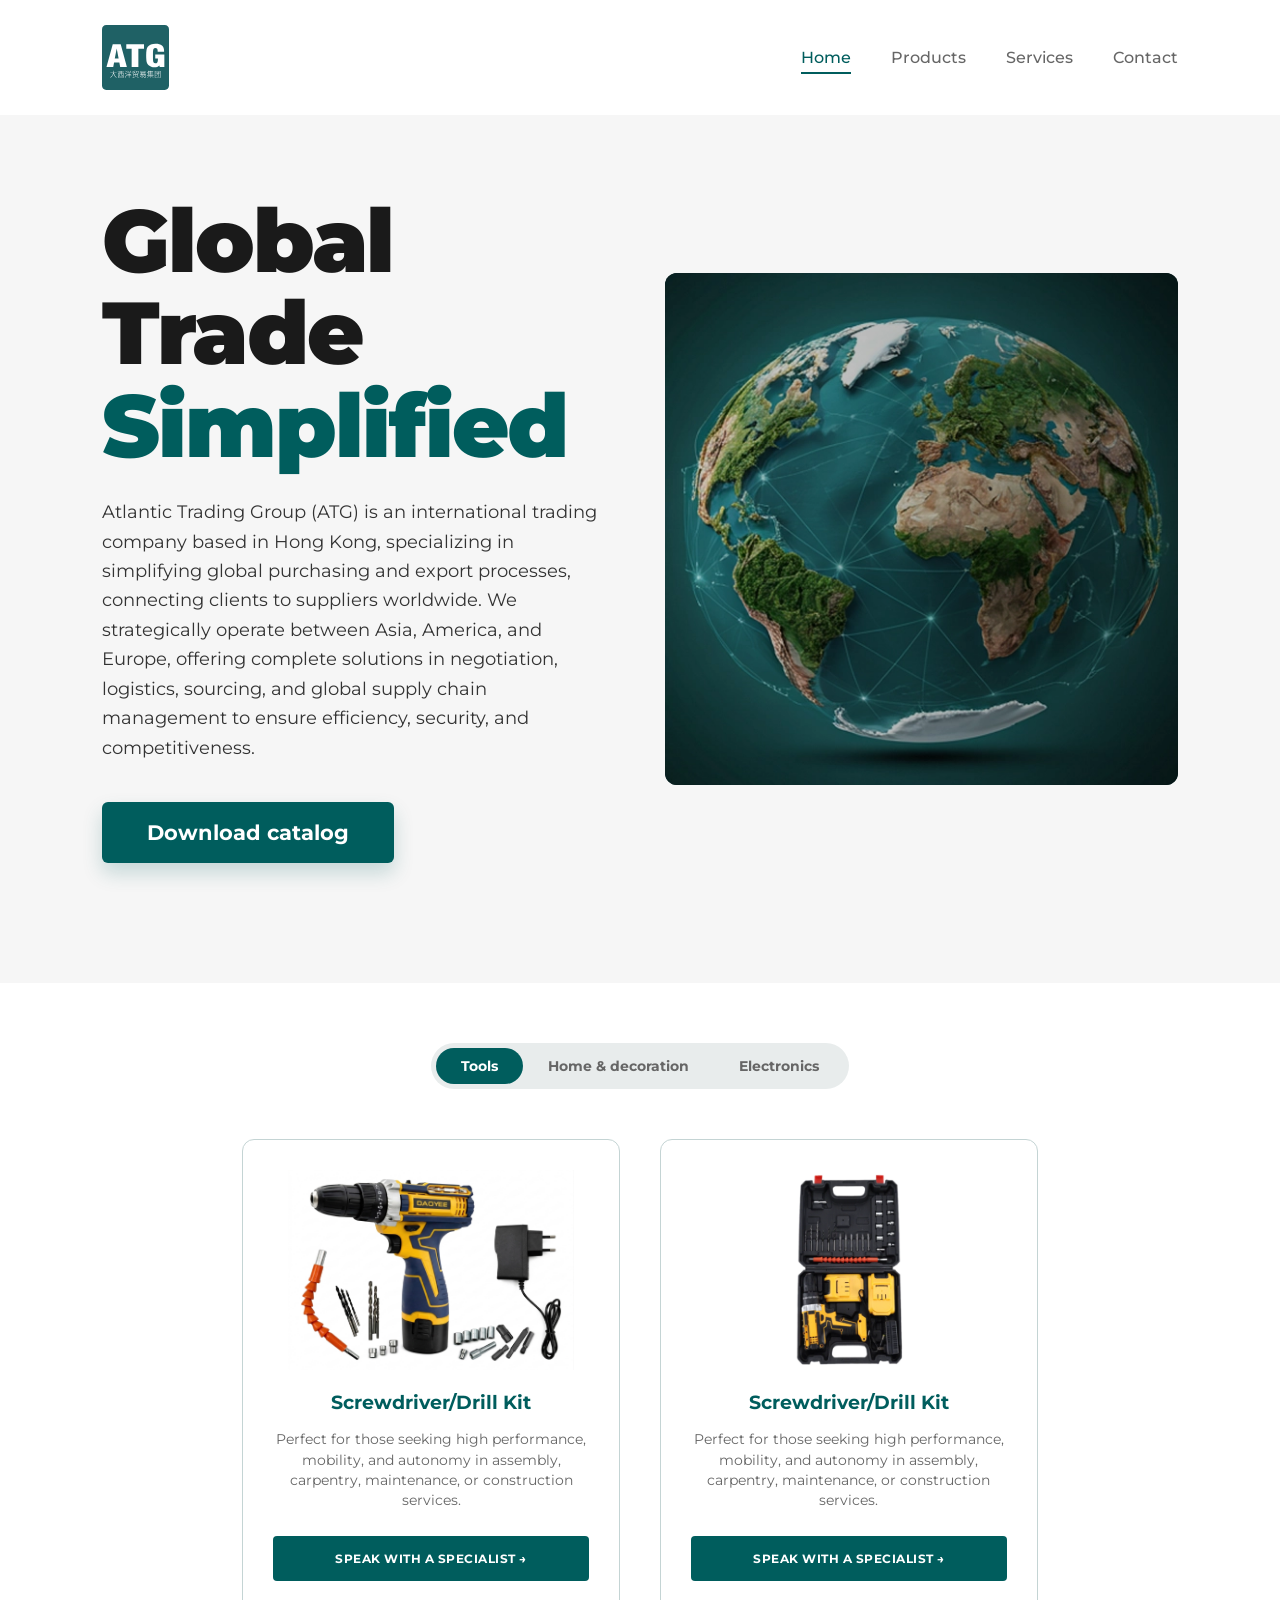
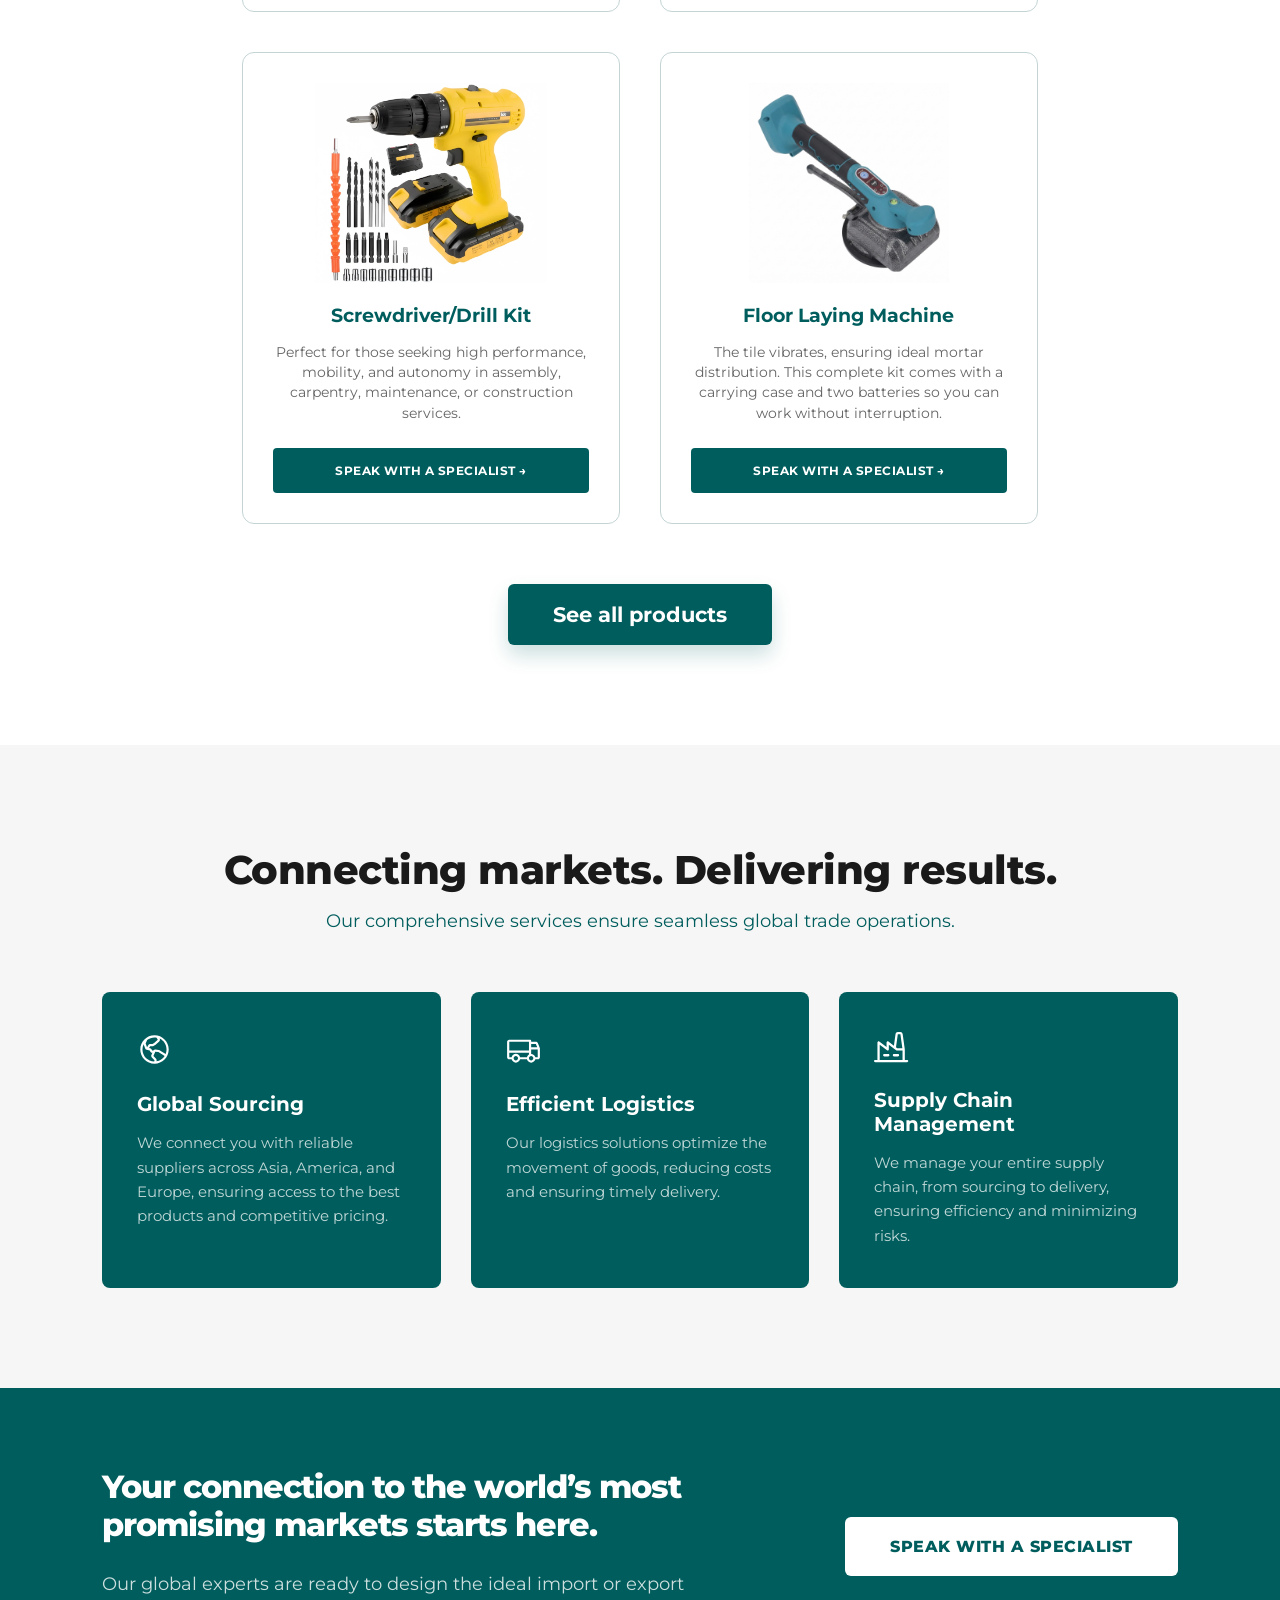
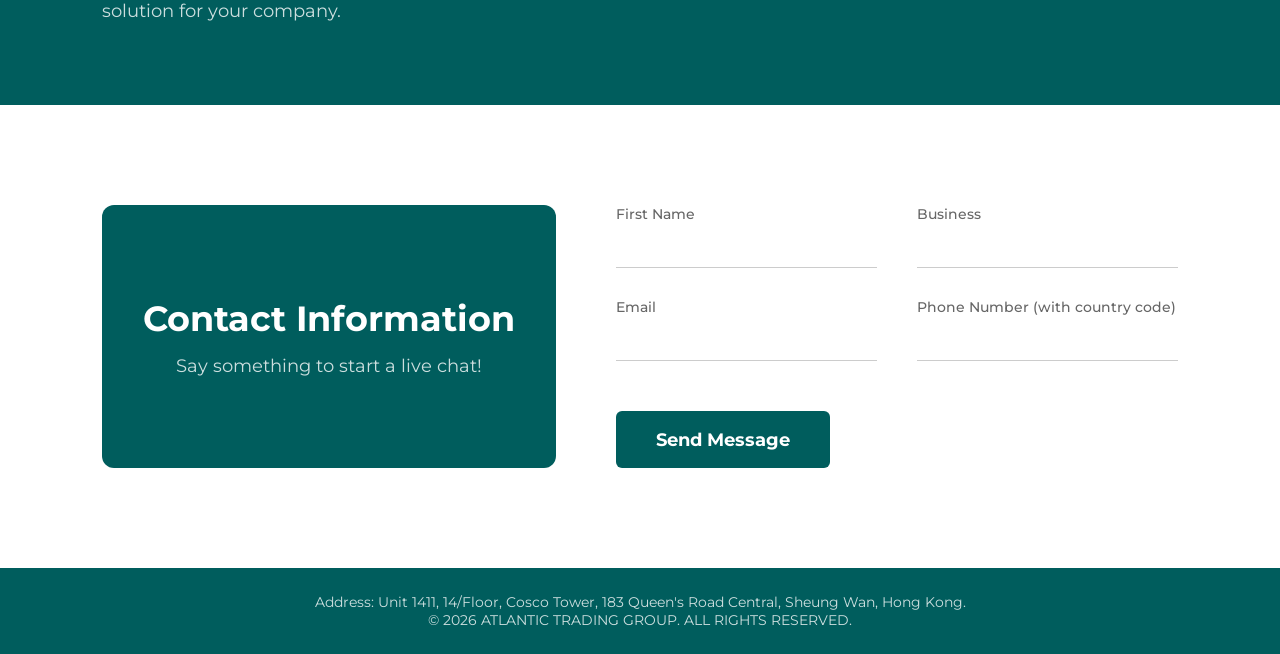
==== index.html @ 4b0c120b "Add files via upload" ====
<!DOCTYPE html>
<html lang="en">
<head>
    <meta charset="UTF-8">
    <meta name="viewport" content="width=device-width, initial-scale=1.0">
    <title>ATG - Global Trade Simplified</title>
    <!-- Importar fuente Montserrat de Google Fonts -->
    <link href="https://fonts.googleapis.com/css2?family=Montserrat:wght@400;500;700;800;900&display=swap" rel="stylesheet">
    <!-- Enlace a la hoja de estilos -->
    <link rel="stylesheet" href="styles.css">
</head>
<body>

    <!-- Barra de Navegación -->
    <header class="navbar">
        <div class="logo-container">
            <a href="#">
                <img src="logotipo/Logo.svg" alt="ATG Logo" class="logo-svg">
            </a>
        </div>
        
        <!-- NUEVO: Botón Menú Hamburguesa -->
        <button class="hamburger">
            <span class="bar"></span>
            <span class="bar"></span>
            <span class="bar"></span>
        </button>
        
        <nav class="nav-menu">
            <ul class="nav-links">
                <!-- Enlaces con minúsculas para coincidir con los id de abajo -->
                <li><a href="#home" class="active">Home</a></li>
                <!-- Enlace hacia tu futura página de productos -->
                <li><a href="Products.html">Products</a></li>
                <li><a href="#services">Services</a></li>
                <li><a href="#contact">Contact</a></li>
            </ul>
        </nav>
    </header>

    <!-- Sección Hero -->
    <main class="hero-section" id="home">
        <div class="hero-container">
            <div class="hero-content">
                <h1>Global Trade <br><span class="text-teal">Simplified</span></h1>
                <p>Atlantic Trading Group (ATG) is an international trading company based in Hong Kong, specializing in simplifying global purchasing and export processes, connecting clients to suppliers worldwide. We strategically operate between Asia, America, and Europe, offering complete solutions in negotiation, logistics, sourcing, and global supply chain management to ensure efficiency, security, and competitiveness.</p>
                <a href="https://www.dropbox.com/scl/fo/usfvdaem60rq70wqm2c8m/AHS-7kXL-1Ok2AqHOoGjrYI?rlkey=5if3175f2fi79risenuqg2qz6&dl=0" target="_blank" class="btn-primary">Download catalog</a>
            </div>
            <div class="hero-image">
                <img src="Imgens/hero/img_hero.webp" alt="3D Connected Globe">
            </div>
        </div>
    </main>

    <!-- Sección de Productos -->
    <!-- Se eliminó el id="products" como solicitaste -->
    <section class="products-section">
        
        <!-- Pestañas de Categorías -->
        <div class="tabs-container">
            <div class="tabs">
                <button class="tab-btn active" data-target="tools">Tools</button>
                <button class="tab-btn" data-target="home">Home & decoration</button>
                <button class="tab-btn" data-target="electronics">Electronics</button>
            </div>
        </div>

        <!-- Contenedor de las Cuadrículas (Grids) -->
        <div class="products-wrapper">
            <!-- CATEGORÍA 1: TOOLS -->
            <div class="product-grid active" id="tools">
                <!-- PRODUCTO 1 -->
                <div class="product-card">
                    <div class="product-img-container"><img src="Imgens/Products/Tools/ScrewdriverDrill Kit_1.webp" alt="Screwdriver/Drill Kit"></div>
                    <h3>Screwdriver/Drill Kit</h3>
                    <p>Perfect for those seeking high performance, mobility, and autonomy in assembly, carpentry, maintenance, or construction services.</p>
                    <a href="#contact" class="btn-card">SPEAK WITH A SPECIALIST &rarr;</a>
                </div>
                <!-- PRODUCTO 2 -->
                <div class="product-card">
                    <div class="product-img-container"><img src="Imgens/Products/Tools/ScrewdriverDrill Kit_2.webp" alt="Screwdriver/Drill Kit"></div>
                    <h3>Screwdriver/Drill Kit</h3>
                    <p>Perfect for those seeking high performance, mobility, and autonomy in assembly, carpentry, maintenance, or construction services.</p>
                    <a href="#contact" class="btn-card">SPEAK WITH A SPECIALIST &rarr;</a>
                </div>
                <!-- PRODUCTO 3 -->
                <div class="product-card">
                    <div class="product-img-container"><img src="Imgens/Products/Tools/ScrewdriverDrill Kit_3.webp" alt="Screwdriver/Drill Kit"></div>
                    <h3>Screwdriver/Drill Kit</h3>
                    <p>Perfect for those seeking high performance, mobility, and autonomy in assembly, carpentry, maintenance, or construction services.</p>
                    <a href="#contact" class="btn-card">SPEAK WITH A SPECIALIST &rarr;</a>
                </div>
                <!-- PRODUCTO 4 -->
                <div class="product-card">
                    <div class="product-img-container"><img src="Imgens/Products/Tools/Floor Laying Machine.webp" alt="Floor Laying Machine"></div>
                    <h3>Floor Laying Machine</h3>
                    <p>The tile vibrates, ensuring ideal mortar distribution. This complete kit comes with a carrying case and two batteries so you can work without interruption.</p>
                    <a href="#contact" class="btn-card">SPEAK WITH A SPECIALIST &rarr;</a>
                </div>
            </div>

            <!-- CATEGORÍA 2: HOME & DECORATION -->
             
            <div class="product-grid" id="home-deco"> <!-- CAMBIO MENOR: cambie id a home-deco para evitar conflicto con el id="home" del hero -->
                 <!-- PRODUCTO 1 -->
                <div class="product-card">
                    <div class="product-img-container"><img src="Imgens/Products/Decoration/Rack_1.webp"></div>
                    <h3>Rack</h3><p>Keep your home organized with style and intelligence. This organizer rack is the ultimate solution for optimizing space.</p><a href="#contact" class="btn-card">SPEAK WITH A SPECIALIST &rarr;</a></div>
                 <!-- PRODUCTO 2 -->
                <div class="product-card"><div class="product-img-container"><img src="Imgens/Products/home/Home Gym Equipment.webp"></div>
                <h3>Home Gym Equipment</h3><p>Strengthen and tone your abdominal muscles with this effective abdominal training belt.</p><a href="#contact" class="btn-card">SPEAK WITH A SPECIALIST &rarr;</a></div>
                 <!-- PRODUCTO 3 -->
                <div class="product-card"><div class="product-img-container"><img src="Imgens/Products/Decoration/Organizer Cart.webp"></div>
                <h3>Organizer Cart</h3><p>The perfect solution for those looking to optimize space without sacrificing elegance.</p><a href="#contact" class="btn-card">SPEAK WITH A SPECIALIST &rarr;</a></div>
                 <!-- PRODUCTO 4 -->
                <div class="product-card"><div class="product-img-container"><img src="Imgens/Products/Decoration/Dish drainer.webp"></div>
                <h3>Dish drainer</h3><p>Organization and sophistication for your kitchen; store your washed dishes with much more practicality. This 2-tier dish drainer uses a stable material called carbon steel with a black finish.</p><a href="#contact" class="btn-card">SPEAK WITH A SPECIALIST &rarr;</a></div>
            </div>

            <!-- CATEGORÍA 3: ELECTRONICS -->
            <div class="product-grid" id="electronics">
                <!-- PRODUCTO 1 -->
                <div class="product-card"><div class="product-img-container"><img src="Imgens/Products/electronics/BARCODE READER.webp"></div>
                <h3>Barcode Reader</h3><p>Desktop fixed barcode reader, ideal for speeding up checkout and point-of-sale service.</p><a href="#contact" class="btn-card">SPEAK WITH A SPECIALIST &rarr;</a></div>
                <!-- PRODUCTO 2 -->
                <div class="product-card"><div class="product-img-container"><img src="Imgens/Products/electronics/KETTLE.webp"></div>
                <h3>Kettle</h3><p>: Classic design stainless steel electric kettle, durable and practical for everyday use.</p><a href="#contact" class="btn-card">SPEAK WITH A SPECIALIST &rarr;</a></div>
                <!-- PRODUCTO 3 -->
                <div class="product-card"><div class="product-img-container"><img src="Imgens/Products/electronics/KETTLE_2.webp"></div>
                <h3>Kettle</h3><p>Clear glass electric kettle with stainless steel accents, offering a modern look for your kitchen.</p><a href="#contact" class="btn-card">SPEAK WITH A SPECIALIST &rarr;</a></div>
                <!-- PRODUCTO 4 -->
                <div class="product-card"><div class="product-img-container"><img src="Imgens/Products/electronics/KETTLE_3.webp"></div>
                <h3>Kettle</h3><p>Stainless steel electric kettle with black base and accents, combining efficiency, durability, and elegance.</p><a href="#contact" class="btn-card">SPEAK WITH A SPECIALIST &rarr;</a></div>
            </div>
        </div>

        <div class="see-all-container">
            <!-- Asumo que este botón también debería ir a la página de productos -->
            <a href="Products.html" class="btn-primary">See all products</a>
        </div>
    </section>
    
    <!-- =========================================
         SECCIÓN DE SERVICIOS
         ========================================= -->
    <section class="services-section" id="services">
        <div class="services-header">
            <h2>Connecting markets. Delivering results.</h2>
            <p class="text-teal">Our comprehensive services ensure seamless global trade operations.</p>
        </div>

        <div class="services-grid">
            <!-- Tarjeta 1 -->
            <div class="service-card">
                <img src="Icon/Global Sourcing.svg" alt="Global Sourcing" class="service-icon">
                <h3>Global Sourcing</h3>
                <p>We connect you with reliable suppliers across Asia, America, and Europe, ensuring access to the best products and competitive pricing.</p>
            </div>

            <!-- Tarjeta 2 -->
            <div class="service-card">
                <img src="Icon/Efficient Logistics.svg" alt="Logistics" class="service-icon">
                <h3>Efficient Logistics</h3>
                <p>Our logistics solutions optimize the movement of goods, reducing costs and ensuring timely delivery.</p>
            </div>

            <!-- Tarjeta 3 -->
            <div class="service-card">
                <img src="Icon/Supply Chain.svg" alt="Supply Chain" class="service-icon">
                <h3>Supply Chain Management</h3>
                <p>We manage your entire supply chain, from sourcing to delivery, ensuring efficiency and minimizing risks.</p>
            </div>
        </div>
    </section>

    <!-- =========================================
         SECCIÓN CTA (CALL TO ACTION)
         ========================================= -->
    <section class="cta-section">
        <div class="cta-container">
            <div class="cta-text">
                <h2>Your connection to the world’s most<br>promising markets starts here.</h2>
                <p>Our global experts are ready to design the ideal import or export<br>solution for your company.</p>
            </div>
            <div class="cta-button-container">
                <!-- Enviamos el CTA directo al formulario de contacto -->
                <a href="#contact" class="btn-white">SPEAK WITH A SPECIALIST</a>
            </div>
        </div>
    </section>

    <!-- =========================================
         SECCIÓN DE CONTACTO
         ========================================= -->
     <section class="contact-section" id="contact">
        <div class="contact-container">
            
            <!-- Tarjeta de Información (Izquierda) -->
            <div class="contact-info">
                <h2>Contact Information</h2>
                <p>Say something to start a live chat!</p>
            </div>

            <!-- Formulario (Derecha) -->
            <div class="contact-form-container">
                
                <!-- Mensaje de éxito (Oculto inicialmente) -->
                <div id="success-message" class="success-message" style="display: none;">
                    <h3>Thank you for your interest in doing business with us, we will contact you as soon as possible.</h3>
                </div>

                <!-- Formulario -->
                <form action="https://formsubmit.co/sowaagencia@gmail.com" method="POST" class="contact-form" id="contact-form">
                    <input type="hidden" name="_cc" value="av09marketing@gmail.com">
                    
                    <input type="hidden" name="_captcha" value="false">
                    
                    <!-- ==============================================
                         CONFIGURACIÓN PARA IDENTIFICAR EL LEAD 
                         ============================================== -->
                    
                    <input type="hidden" name="_subject" value="🔔 New Lead from ATG Website!">
                    <input type="hidden" name="Internal Note" value="This is a new interested lead from the ATG website. Please reply as soon as possible.">
                    
                    <!-- ============================================== -->

                    <div class="form-row">
                        <div class="input-group">
                            <label for="firstName">First Name</label>
                            <input type="text" id="firstName" name="First Name" required>
                        </div>
                        <div class="input-group">
                            <label for="business">Business</label>
                            <input type="text" id="business" name="Business" required>
                        </div>
                    </div>

                    <div class="form-row">
                        <div class="input-group">
                            <label for="email">Email</label>
                            <input type="email" id="email" name="Email" required>
                        </div>
                        <div class="input-group">
                            <label for="phone">Phone Number (with country code)</label>
                            <input type="tel" id="phone" name="Phone Number" required>
                        </div>
                    </div>

                    <button type="submit" class="btn-submit" id="submit-btn">Send Message</button>
                </form>
            </div>

        </div>
    </section>

    <!-- =========================================
         FOOTER
         ========================================= -->
    <footer class="footer">
        <p> Address: Unit 1411, 14/Floor, Cosco Tower, 183 Queen's Road Central, Sheung Wan, Hong Kong.</p>
        <p>&copy; 2026 ATLANTIC TRADING GROUP. ALL RIGHTS RESERVED.</p>
    </footer>

    <!-- SCRIPTS -->
    <script>
        // 1. FUNCIONALIDAD DEL MENÚ HAMBURGUESA
        const hamburger = document.querySelector(".hamburger");
        const navMenu = document.querySelector(".nav-menu");

        hamburger.addEventListener("click", () => {
            hamburger.classList.toggle("active");
            navMenu.classList.toggle("active");
        });

        // Cerrar el menú al hacer clic en un enlace
        document.querySelectorAll(".nav-links a").forEach(n => n.addEventListener("click", () => {
            hamburger.classList.remove("active");
            navMenu.classList.remove("active");
        }));

        // 2. FUNCIONALIDAD DE LAS PESTAÑAS DE PRODUCTOS
        const tabBtns = document.querySelectorAll('.tab-btn');
        const productGrids = document.querySelectorAll('.product-grid');

        tabBtns.forEach(btn => {
            btn.addEventListener('click', () => {
                tabBtns.forEach(b => b.classList.remove('active'));
                btn.classList.add('active');

                const targetId = btn.getAttribute('data-target');

                productGrids.forEach(grid => {
                    grid.classList.remove('active');
                    // Corrección menor: Si el target es 'home' cambiamos el id a 'home-deco' para que funcione 
                    // sin chocar con el ID del home de arriba
                    if(grid.id === targetId || (targetId === 'home' && grid.id === 'home-deco')) {
                        grid.classList.add('active');
                    }
                });
            });
        });

        // 3. FUNCIONALIDAD DEL FORMULARIO (AJAX / SIN RECARGA)
        const contactForm = document.getElementById('contact-form');
        const successMessage = document.getElementById('success-message');
        const submitBtn = document.getElementById('submit-btn');

        if (contactForm) {
            contactForm.addEventListener('submit', function(e) {
                // Previene que la página se recargue
                e.preventDefault();

                // Cambiar el texto del botón y deshabilitarlo
                const originalBtnText = submitBtn.innerText;
                submitBtn.innerText = 'Sending...';
                submitBtn.disabled = true;

                // Recoger los datos del formulario
                const formData = new FormData(contactForm);

                // Enviar usando fetch
                fetch(contactForm.action, {
                    method: 'POST',
                    body: formData,
                    headers: {
                        'Accept': 'application/json'
                    }
                })
                .then(response => {
                    if (response.ok) {
                        contactForm.style.display = 'none';
                        successMessage.style.display = 'block';
                    } else {
                        throw new Error('Respuesta del servidor no fue OK');
                    }
                })
                .catch(error => {
                    console.error('Error:', error);
                    alert('There was a problem sending your message. Please try again later.');
                    
                    submitBtn.innerText = originalBtnText;
                    submitBtn.disabled = false;
                });
            });
        }
    </script>
</body>
</html>
---- styles.css ----
/* =========================================
   VARIABLES GLOBALES
   ========================================= */
       html {
    scroll-behavior: smooth;
}
:root {
    --primary-teal: #005d5d;
    --text-dark: #1a1a1a;
    --text-gray: #666666;
    --bg-light: #f6f6f6;
    --white: #ffffff;
}

* {
    margin: 0;
    padding: 0;
    box-sizing: border-box;
}

body {
    font-family: 'Montserrat', sans-serif;
    color: var(--text-dark);
    background-color: var(--white);
    -webkit-font-smoothing: antialiased;
    overflow-x: hidden; /* Evita scroll horizontal en toda la página */
}

/* =========================================
   BARRA DE NAVEGACIÓN (HEADER)
   ========================================= */
.navbar {
    display: flex;
    justify-content: space-between;
    align-items: center;
    padding: 25px 8%;
    background-color: var(--white);
    max-width: 1600px;
    margin: 0 auto;
    position: relative; /* Para el menú hamburguesa */
}

.logo-svg {
    height: 65px;
    width: auto;
    display: block;
}

/* Enlaces de navegación Desktop */
.nav-links {
    display: flex;
    list-style: none;
    gap: 40px;
}

.nav-links a {
    text-decoration: none;
    color: var(--text-gray);
    font-weight: 500;
    font-size: 1rem;
    padding-bottom: 5px;
    transition: color 0.3s ease;
}

.nav-links a:hover {
    color: var(--primary-teal);
}

.nav-links a.active {
    color: var(--primary-teal);
    border-bottom: 2px solid var(--primary-teal);
}

/* Botón Hamburguesa (Oculto en desktop) */
.hamburger {
    display: none;
    cursor: pointer;
    border: none;
    background: transparent;
}

.bar {
    display: block;
    width: 25px;
    height: 3px;
    margin: 5px auto;
    transition: all 0.3s ease-in-out;
    background-color: var(--primary-teal);
}

/* =========================================
   SECCIÓN HERO
   ========================================= */
.hero-section {
    background-color: var(--bg-light);
    width: 100%;
}

.hero-container {
    display: flex;
    align-items: center;
    justify-content: space-between;
    padding: 80px 8% 120px 8%;
    max-width: 1600px;
    margin: 0 auto;
    gap: 50px;
}

.hero-content {
    flex: 1;
    max-width: 650px;
}

.hero-content h1 {
    font-size: 5.5rem;
    font-weight: 900;
    line-height: 1.05;
    margin-bottom: 25px;
    letter-spacing: -2px;
}

.text-teal { color: var(--primary-teal); }

.hero-content p {
    font-size: 1.15rem;
    line-height: 1.6;
    color: #333;
    margin-bottom: 40px;
    font-weight: 400;
}

.btn-primary {
    display: inline-block;
    background-color: var(--primary-teal);
    color: var(--white);
    text-decoration: none;
    font-weight: 700;
    font-size: 1.3rem;
    padding: 18px 45px;
    border-radius: 6px;
    box-shadow: 0 10px 20px rgba(0, 93, 93, 0.2);
    transition: background-color 0.3s ease, transform 0.2s ease;
}

.btn-primary:hover {
    background-color: #004a4a;
    transform: translateY(-3px);
}

.hero-image {
    flex: 1;
    display: flex;
    justify-content: flex-end;
}

.hero-image img {
    width: 100%;
    max-width: 700px;
    height: auto;
    border-radius: 12px;
    object-fit: cover;
    aspect-ratio: 1 / 1; 
    background-color: #0c2b2b; 
}

/* =========================================
   SECCIÓN DE PRODUCTOS
   ========================================= */
.products-section {
    padding: 60px 8% 100px 8%;
    max-width: 1000px;
    margin: 0 auto;
    background-color: var(--white);
    display: flex;
    flex-direction: column;
    align-items: center;
}

.tabs-container {
    margin-bottom: 50px;
    width: 100%;
    text-align: center;
}

.tabs {
    display: inline-flex;
    background-color: #e8ecec;
    border-radius: 50px;
    padding: 5px;
}

.tab-btn {
    background: transparent;
    border: none;
    padding: 10px 25px;
    border-radius: 50px;
    font-family: 'Montserrat', sans-serif;
    font-weight: 700;
    font-size: 0.85rem;
    color: var(--text-gray);
    cursor: pointer;
    transition: all 0.3s ease;
}

.tab-btn:hover { color: var(--primary-teal); }
.tab-btn.active {
    background-color: var(--primary-teal);
    color: var(--white);
}

.products-wrapper { width: 100%; }

.product-grid {
    display: none;
    grid-template-columns: 1fr 1fr;
    gap: 40px;
}

.product-grid.active {
    display: grid;
    animation: fadeIn 0.5s ease;
}

@keyframes fadeIn {
    from { opacity: 0; transform: translateY(10px); }
    to { opacity: 1; transform: translateY(0); }
}

.product-card {
    border: 1px solid #c4d4d4;
    border-radius: 12px;
    padding: 30px;
    display: flex;
    flex-direction: column;
    align-items: center;
    text-align: center;
    background-color: var(--white);
    transition: box-shadow 0.3s ease;
}

.product-card:hover { box-shadow: 0 10px 25px rgba(0, 93, 93, 0.1); }

.product-img-container {
    height: 200px;
    width: 100%;
    display: flex;
    justify-content: center;
    align-items: center;
    margin-bottom: 20px;
}

.product-img-container img {
    max-height: 100%;
    max-width: 100%;
    object-fit: contain;
}

.product-card h3 {
    color: var(--primary-teal);
    font-size: 1.2rem;
    font-weight: 700;
    margin-bottom: 15px;
}

.product-card p {
    color: var(--text-gray);
    font-size: 0.85rem;
    line-height: 1.5;
    margin-bottom: 25px;
    flex-grow: 1;
}

.btn-card {
    display: block;
    width: 100%;
    background-color: var(--primary-teal);
    color: var(--white);
    text-decoration: none;
    text-transform: uppercase;
    font-size: 0.75rem;
    font-weight: 700;
    letter-spacing: 0.5px;
    padding: 15px 0;
    border-radius: 4px;
    transition: background-color 0.3s ease;
}

.btn-card:hover { background-color: #004a4a; }
.see-all-container { margin-top: 60px; }

/* =========================================
   SECCIÓN DE SERVICIOS
   ========================================= */
.services-section {
    background-color: var(--bg-light); /* Fondo gris claro */
    padding: 100px 8%;
    text-align: center;
}

.services-header {
    margin-bottom: 60px;
}

.services-header h2 {
    font-size: 2.5rem;
    font-weight: 800;
    color: var(--text-dark);
    margin-bottom: 15px;
    letter-spacing: -0.5px;
}

.services-header p {
    font-size: 1.15rem;
    color: var(--primary-teal);
    font-weight: 400;
}

.services-grid {
    display: grid;
    grid-template-columns: repeat(3, 1fr);
    gap: 30px;
    max-width: 1200px;
    margin: 0 auto;
}

.service-card {
    background-color: var(--primary-teal);
    color: var(--white);
    padding: 40px 35px;
    border-radius: 8px;
    text-align: left;
    transition: transform 0.3s ease;
}

.service-card:hover {
    transform: translateY(-5px);
}

.service-icon {
    width: 35px; /* Tamaño del icono */
    height: auto;
    margin-bottom: 25px;
    display: block;
}

.service-card h3 {
    font-size: 1.25rem;
    font-weight: 700;
    margin-bottom: 15px;
}

.service-card p {
    font-size: 0.95rem;
    line-height: 1.6;
    color: rgba(255, 255, 255, 0.75); /* Texto ligeramente transparente */
}

/* =========================================
   SECCIÓN CTA (CALL TO ACTION)
   ========================================= */
.cta-section {
    background-color: var(--primary-teal);
    padding: 80px 8%;
}

.cta-container {
    display: flex;
    justify-content: space-between;
    align-items: center;
    max-width: 1200px;
    margin: 0 auto;
    gap: 50px;
}

.cta-text {
    flex: 1;
    color: var(--white);
}

.cta-text h2 {
    font-size: 2rem;
    font-weight: 800;
    line-height: 1.2;
    margin-bottom: 25px;
    letter-spacing: -1px;
}

.cta-text p {
    font-size: 1.15rem;
    color: rgba(255, 255, 255, 0.8); /* Blanco transparente */
    line-height: 1.5;
}

.cta-button-container {
    flex-shrink: 0;
}

.btn-white {
    display: inline-block;
    background-color: var(--white);
    color: var(--primary-teal);
    font-weight: 800;
    font-size: 1rem;
    padding: 20px 45px;
    border-radius: 6px;
    text-decoration: none;
    text-transform: uppercase;
    letter-spacing: 0.5px;
    transition: background-color 0.3s ease, transform 0.2s ease;
}

.btn-white:hover {
    background-color: #e6e6e6; /* Gris muy claro al pasar el mouse */
    transform: translateY(-2px);
}

/* =========================================
   SECCIÓN DE CONTACTO
   ========================================= */
.contact-section {
    padding: 100px 8%;
    background-color: var(--white);
    display: flex;
    justify-content: center;
}

.contact-container {
    display: flex;
    max-width: 1200px;
    width: 100%;
    gap: 60px;
    align-items: stretch;
}

/* Tarjeta Verde (Izquierda) */
.contact-info {
    flex: 1;
    background-color: var(--primary-teal);
    color: var(--white);
    border-radius: 12px;
    padding: 60px 40px;
    display: flex;
    flex-direction: column;
    justify-content: center;
    align-items: center;
    text-align: center;
}

.contact-info h2 {
    font-size: 2.2rem;
    font-weight: 700;
    margin-bottom: 15px;
}

.contact-info p {
    font-size: 1.1rem;
    font-weight: 400;
    color: rgba(255, 255, 255, 0.8);
}

/* Formulario (Derecha) */
.contact-form-container {
    flex: 1.5; /* Ocupa un poco más de espacio que la tarjeta */
    display: flex;
    flex-direction: column;
    justify-content: center;
}

.contact-form {
    display: flex;
    flex-direction: column;
    gap: 30px;
}

.form-row {
    display: grid;
    grid-template-columns: 1fr 1fr;
    gap: 40px;
}

.input-group {
    display: flex;
    flex-direction: column;
}

.input-group label {
    font-size: 0.9rem;
    color: var(--text-gray);
    font-weight: 500;
    margin-bottom: 5px;
}

.input-group input {
    border: none;
    border-bottom: 1px solid #ccc;
    padding: 10px 0;
    font-family: 'Montserrat', sans-serif;
    font-size: 1rem;
    color: var(--text-dark);
    background-color: transparent;
    transition: border-bottom-color 0.3s ease;
}

.input-group input:focus {
    outline: none;
    border-bottom: 2px solid var(--primary-teal);
}

.btn-submit {
    background-color: var(--primary-teal);
    color: var(--white);
    border: none;
    padding: 18px 40px;
    border-radius: 6px;
    font-family: 'Montserrat', sans-serif;
    font-size: 1.1rem;
    font-weight: 700;
    cursor: pointer;
    align-self: flex-start; /* Alinea el botón a la izquierda */
    margin-top: 20px;
    transition: background-color 0.3s ease, transform 0.2s ease;
}

.btn-submit:hover {
    background-color: #004a4a;
    transform: translateY(-2px);
}

/* Estado del botón mientras se envía */
.btn-submit:disabled {
    opacity: 0.7;
    cursor: not-allowed;
}

/* Estilos para el mensaje de éxito del formulario */
.success-message {
    /* Centramos el texto en el espacio que deja el formulario */
    display: flex;
    align-items: center;
    justify-content: center;
    height: 100%; 
    min-height: 250px; /* Asegura que mantenga la altura original del form */
    animation: fadeIn 0.5s ease;
}

.success-message h3 {
    color: var(--primary-teal); /* El color verde que venimos usando */
    font-weight: 600;           /* Peso Semibold */
    font-size: 1.4rem;          /* Tamaño un poco más grande para destacar */
    line-height: 1.5;
    text-align: center;
    margin-top: 15%;
}

/* =========================================
   FOOTER
   ========================================= */
.footer {
    background-color: var(--primary-teal);
    padding: 25px 8%;
    text-align: center;
}

/* CORRECCIÓN: Faltaban las llaves { } aquí */
.footer p {
    color: rgba(255, 255, 255, 0.8);
    font-size: 0.9rem;
    font-weight: 400;
}
/* =========================================
   PÁGINA: MARKETPLACE (PRODUCTS.HTML)
   ========================================= */
.marketplace-section {
    padding: 80px 8% 120px 8%;
    background-color: var(--white);
    
}

.marketplace-container {
    max-width: 1400px; /* Un poco más ancho para albergar 4 columnas */
    margin: 0 auto;
}

.marketplace-header {
    block-size: auto;
    margin-bottom: 30px;
   
    
    
}

.marketplace-header h1 {
    font-size: 3rem;
    font-weight: 900;
    color: var(--primary-teal);
    margin-bottom: 20px;
}

.marketplace-header p {
    font-size: 1rem;
    line-height: 1.6;
    color: black;
}

/* Barra de Filtros */
.filters-wrapper {
    display: flex;
    align-items: center;
    gap: 20px;
    margin-bottom: 50px;
    flex-wrap: wrap;
}

.filter-label {
    font-size: 0.85rem;
    font-weight: 700;
    color: var(--text-gray);
    text-transform: uppercase;
    letter-spacing: 1px;
}

.filter-buttons {
    display: flex;
    gap: 15px;
    flex-wrap: wrap;
}

.filter-pill {
    background-color: #ebebeb;
    border: none;
    padding: 10px 25px;
    border-radius: 50px;
    font-family: 'Montserrat', sans-serif;
    font-weight: 600;
    font-size: 0.85rem;
    color: var(--text-gray);
    cursor: pointer;
    transition: all 0.3s ease;
}

.filter-pill:hover {
    background-color: #d4d4d4;
}

.filter-pill.active {
    background-color: var(--primary-teal);
    color: var(--white);
}

/* Cuadrícula 4x4 (Desktop) */
.marketplace-grid {
    display: grid;
    grid-template-columns: repeat(4, 1fr); /* 4 Columnas forzadas */
    gap: 30px;
    margin-bottom: 60px;
}

/* Modificamos ligeramente la tarjeta para que se vea bien en 4 columnas */
.marketplace-grid .product-card {
    padding: 25px 20px;
}

.marketplace-grid .product-card h3 {
    font-size: 1.05rem;
}

.marketplace-grid .product-card p {
    font-size: 0.8rem;
}

.marketplace-grid .btn-card {
    font-size: 0.7rem;
    padding: 12px 0;
}

/* Paginación */
.pagination-container {
    display: flex;
    justify-content: center;
    align-items: center;
    gap: 15px;
    margin-top: 50px;
   
}

.page-numbers {
    display: flex;
    gap: 10px;
}

.page-num {
    background: transparent;
    border: none;
    width: 35px;
    height: 35px;
    border-radius: 50%;
    font-family: 'Montserrat', sans-serif;
    font-weight: 600;
    font-size: 1rem;
    color: var(--text-gray);
    cursor: pointer;
    transition: all 0.3s ease;
    display: flex;
    justify-content: center;
    align-items: center;
    
}

.page-num:hover {
    background-color: #f0f0f0;
}

.page-num.active {
    background-color: var(--primary-teal);
    color: var(--white);
}

.page-arrow {
    background: transparent;
    border: none;
    font-size: 1.5rem;
    color: var(--primary-teal);
    cursor: pointer;
    padding: 0 10px;
}

.page-arrow:disabled {
    color: #ccc;
    cursor: not-allowed;
}

/* =========================================
   DISEÑO RESPONSIVO (MÓVILES Y TABLETS)
   ========================================= */

@media (max-width: 1024px) {
    .hero-container {
        flex-direction: column;
        padding: 50px 5%;
        text-align: center;
    }
    .hero-content {
        max-width: 100%;
        margin-bottom: 50px;
    }
    .hero-content h1 { font-size: 4rem; }
    .hero-image { justify-content: center; }

    /* Tableta: 2 columnas para servicios, apilar CTA */
    .services-grid {
        grid-template-columns: repeat(2, 1fr);
    }
    
    .cta-container {
        flex-direction: column;
        text-align: center;
    }
    
    .cta-text h2 {
        font-size: 2.2rem;
    }

    .cta-text h2 br, .cta-text p br {
        display: none; /* Quita los saltos de línea forzados en pantallas más chicas */
    }
    /* Tableta: Formulario 1 sola columna pero mantiene tarjeta y form lado a lado si cabe */
    .contact-container {
        flex-direction: column;
    }
    
    .contact-info {
        padding: 50px 20px;
    }
    /* En Tablet, pasamos de 4 a 3 columnas */
    .marketplace-grid {
        grid-template-columns: repeat(3, 1fr);
    }
}

@media (max-width: 768px) {
    
    /* CENTRAR EL LOGO EN MÓVIL */
    .navbar {
        justify-content: center; /* Centra el logo */
    }

    /* HAMBURGUESA Y MENÚ MÓVIL */
    .hamburger {
        display: block;
        z-index: 100;
        position: absolute; /* Saca la hamburguesa del flujo para no afectar el centrado del logo */
        right: 8%; /* Lo pega a la derecha respetando el padding */
        top: 50%;
        transform: translateY(-50%); /* Lo centra verticalmente */
    }
    
    .hamburger.active .bar:nth-child(2) { opacity: 0; }
    .hamburger.active .bar:nth-child(1) { transform: translateY(8px) rotate(45deg); }
    .hamburger.active .bar:nth-child(3) { transform: translateY(-8px) rotate(-45deg); }

    .nav-menu {
        position: fixed;
        left: -100%;
        top: 0;
        gap: 0;
        flex-direction: column;
        background-color: var(--white);
        width: 100%;
        height: 100vh;
        text-align: center;
        transition: 0.3s;
        z-index: 99;
        display: flex;
        justify-content: center;
        align-items: center;
        box-shadow: 0 10px 27px rgba(0, 0, 0, 0.05);
    }

    .nav-menu.active {
        left: 0;
    }

    .nav-links {
        flex-direction: column;
        gap: 40px;
    }

    .nav-links a {
        font-size: 1.5rem;
        font-weight: 700;
    }

    .hero-content h1 { font-size: 3rem; }

    /* PESTAÑAS DE CATEGORÍAS (HORIZONTALES EN MÓVIL) */
    .tabs-container {
        overflow-x: auto; 
        -webkit-overflow-scrolling: touch;
        padding-bottom: 10px; 
    }

    .tabs {
        flex-direction: row; 
        white-space: nowrap; 
        width: max-content; 
        margin: 0 auto;
    }

    .tab-btn {
        padding: 8px 14px; 
        font-size: 0.75rem;
    }

    /* PRODUCTOS A 1 COLUMNA */
    .product-grid {
        grid-template-columns: 1fr; 
    }
    /* Móvil: 1 columna para todo */
    .services-header h2 {
        font-size: 2rem;
    }

    .services-grid {
        grid-template-columns: 1fr;
    }

    .cta-text h2 {
        font-size: 1.8rem;
    }

    .btn-white {
        display: block;
        width: 100%;
        text-align: center;
        padding: 18px 20px;
    }
    /* Móvil: Campos del formulario en 1 columna */
    .form-row {
        grid-template-columns: 1fr;
        gap: 30px;
    }

    .btn-submit {
        width: 100%; /* Botón ancho completo en móvil */
    }
    
    .contact-info h2 {
        font-size: 1.8rem;
    }
    /* En Móvil, el Marketplace pasa a 2 columnas exactas */
    .marketplace-grid {
        grid-template-columns: repeat(2, 1fr) !important;
        gap: 15px; /* Reducimos el espacio para que quepan bien */
        font-size: 0.9rem; 
    }

    /* Reducimos el padding de las tarjetas en móvil para ganar espacio */
    .marketplace-grid .product-card {
        padding: 15px 10px;
    }

    .marketplace-grid .product-img-container {
        height: 120px; /* Imagen más pequeña en móvil */
    }

    .marketplace-grid .product-card h3 {
        font-size: 0.9rem;
    }

    .marketplace-grid .product-card p {
        font-size: 0.75rem;
        margin-bottom: 15px;
    }

    .marketplace-grid .btn-card {
        font-size: 0.4rem;
        padding: 10px 0;
    }
    
    .filters-wrapper {
        
        flex-direction: column;
        align-items:center flex-start;
        gap: 15px;
    }
    .filter-buttons {
        align-items: center;
        margin-left: 10%;
    }
   
}
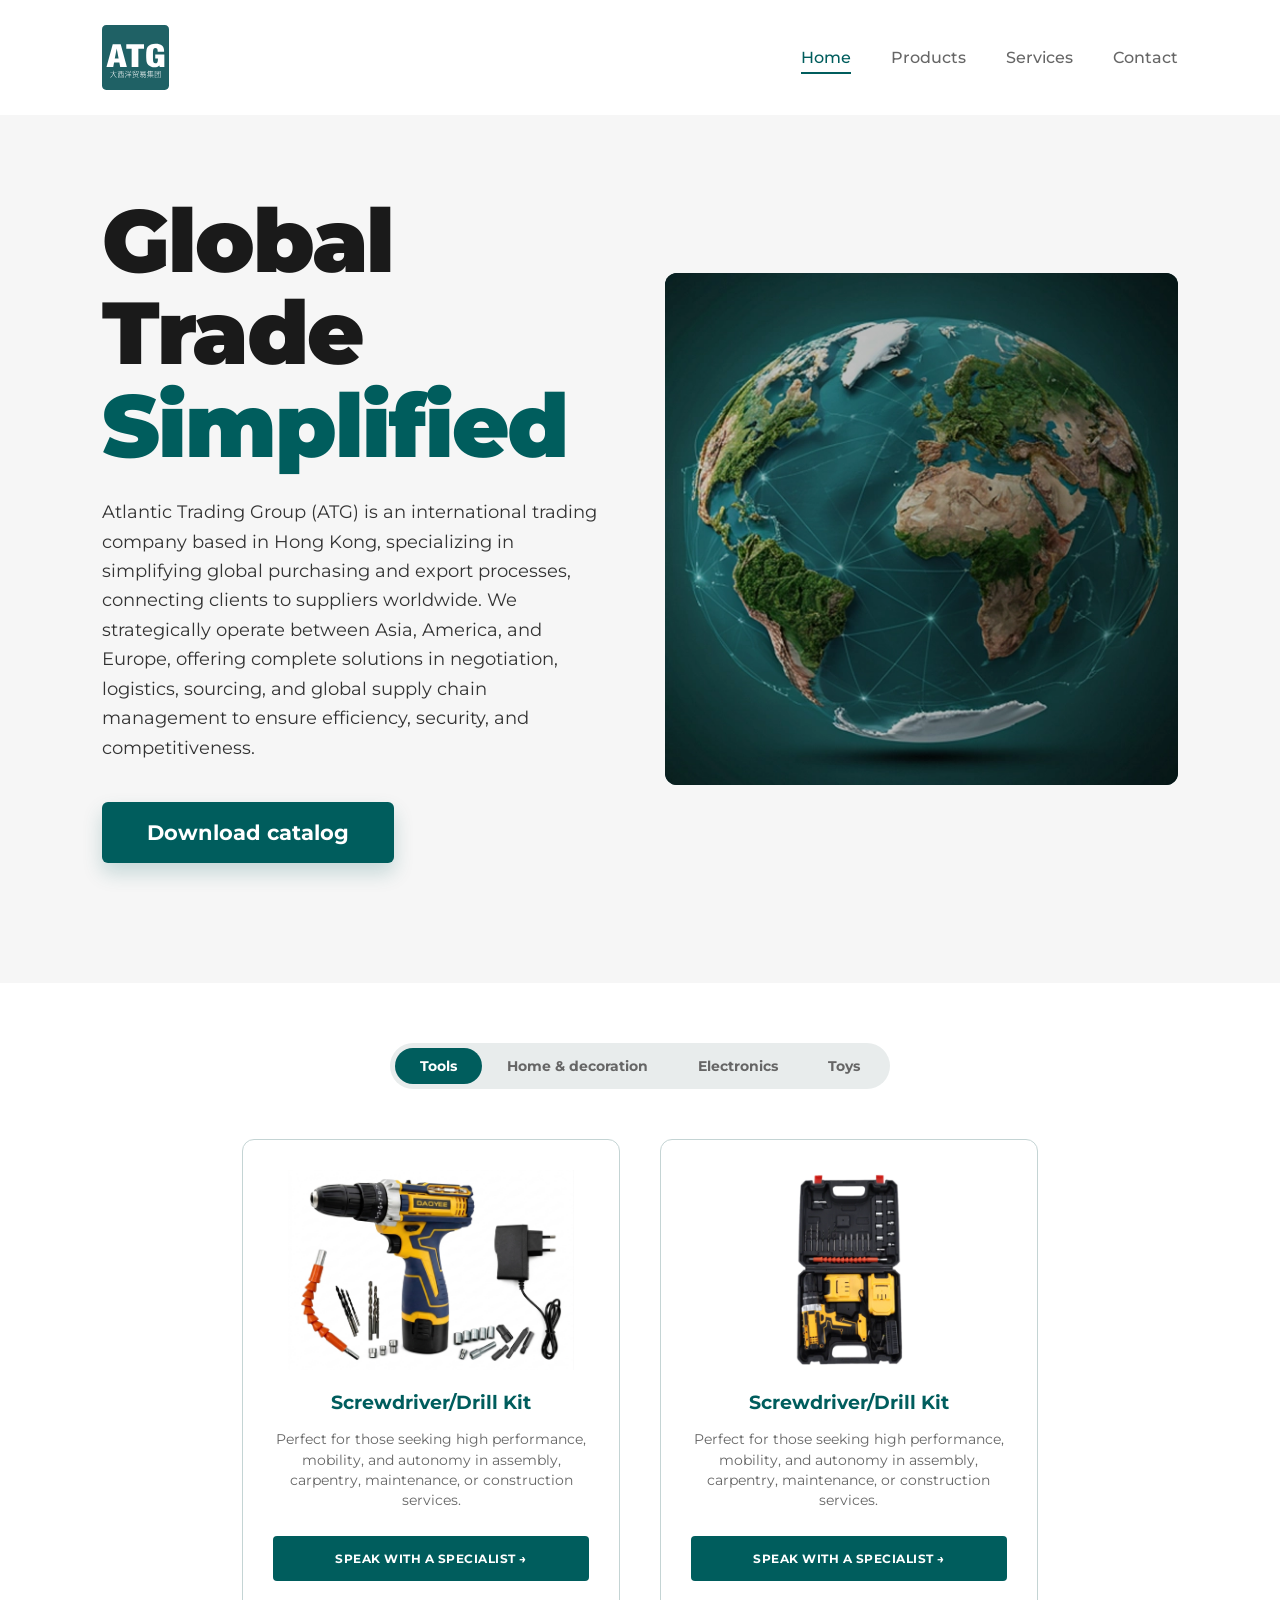
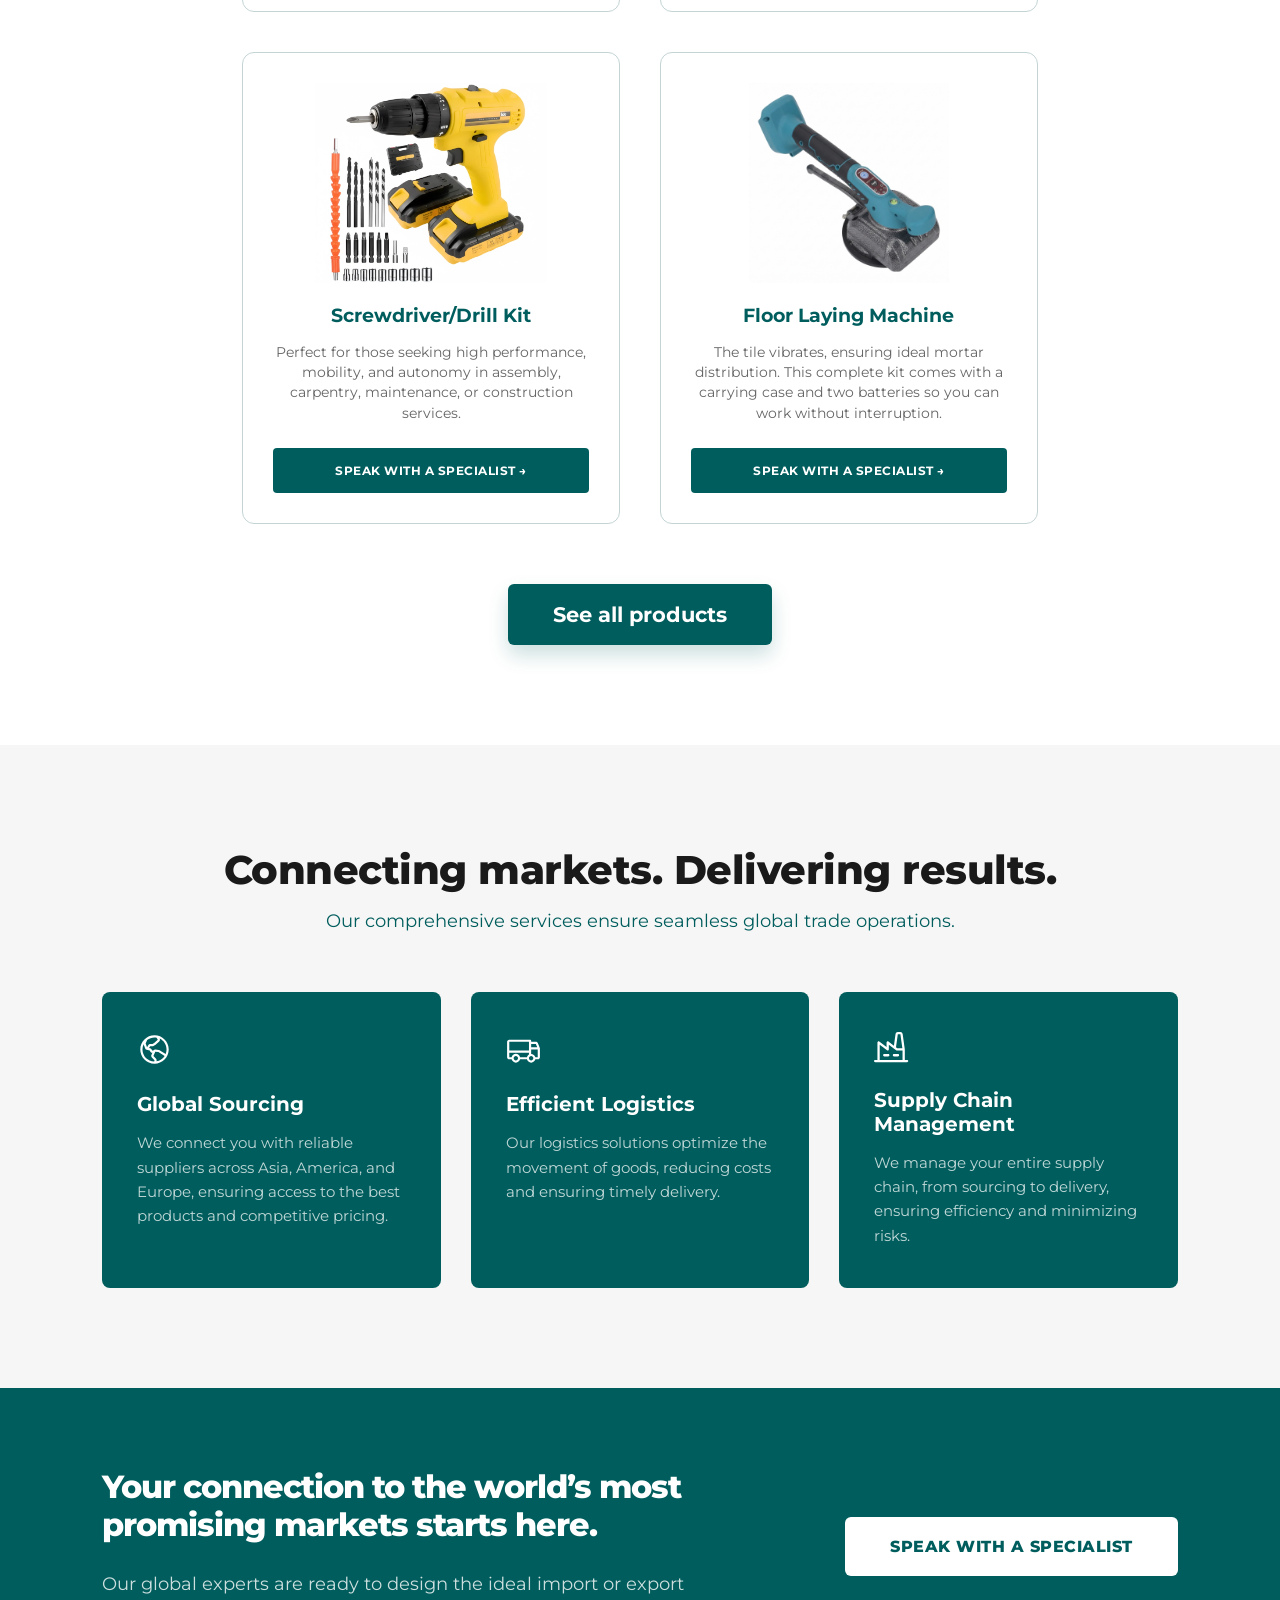
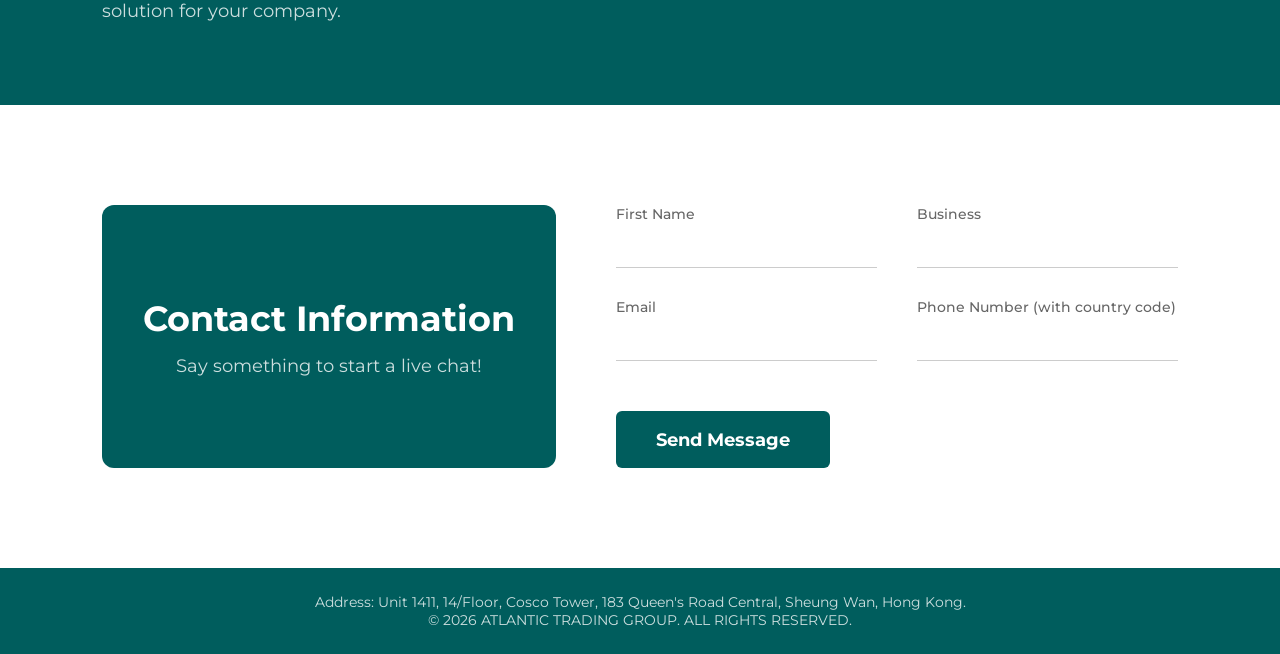
==== commit 7ce58fc2: "Add Toys tab to homepage product grid with 4 featured products" ====
--- a/index.html
+++ b/index.html
@@ -62,6 +62,7 @@
                 <button class="tab-btn active" data-target="tools">Tools</button>
                 <button class="tab-btn" data-target="home">Home & decoration</button>
                 <button class="tab-btn" data-target="electronics">Electronics</button>
+                <button class="tab-btn" data-target="toys">Toys</button>
             </div>
         </div>
 
@@ -99,22 +100,36 @@
                 </div>
             </div>
 
-            <!-- CATEGORÍA 2: HOME & DECORATION -->
-             
-            <div class="product-grid" id="home-deco"> <!-- CAMBIO MENOR: cambie id a home-deco para evitar conflicto con el id="home" del hero -->
-                 <!-- PRODUCTO 1 -->
-                <div class="product-card">
-                    <div class="product-img-container"><img src="Imgens/Products/Decoration/Rack_1.webp"></div>
-                    <h3>Rack</h3><p>Keep your home organized with style and intelligence. This organizer rack is the ultimate solution for optimizing space.</p><a href="#contact" class="btn-card">SPEAK WITH A SPECIALIST &rarr;</a></div>
-                 <!-- PRODUCTO 2 -->
-                <div class="product-card"><div class="product-img-container"><img src="Imgens/Products/home/Home Gym Equipment.webp"></div>
-                <h3>Home Gym Equipment</h3><p>Strengthen and tone your abdominal muscles with this effective abdominal training belt.</p><a href="#contact" class="btn-card">SPEAK WITH A SPECIALIST &rarr;</a></div>
-                 <!-- PRODUCTO 3 -->
-                <div class="product-card"><div class="product-img-container"><img src="Imgens/Products/Decoration/Organizer Cart.webp"></div>
-                <h3>Organizer Cart</h3><p>The perfect solution for those looking to optimize space without sacrificing elegance.</p><a href="#contact" class="btn-card">SPEAK WITH A SPECIALIST &rarr;</a></div>
-                 <!-- PRODUCTO 4 -->
-                <div class="product-card"><div class="product-img-container"><img src="Imgens/Products/Decoration/Dish drainer.webp"></div>
-                <h3>Dish drainer</h3><p>Organization and sophistication for your kitchen; store your washed dishes with much more practicality. This 2-tier dish drainer uses a stable material called carbon steel with a black finish.</p><a href="#contact" class="btn-card">SPEAK WITH A SPECIALIST &rarr;</a></div>
+            <!-- CATEGORÍA 2: HOME -->
+            <div class="product-grid" id="home-deco">
+                <!-- PRODUCTO 1 -->
+                <div class="product-card">
+                    <div class="product-img-container"><img src="Imgens/Products/home/MATTE BLACK KETTLE.webp" alt="Matte Black Kettle"></div>
+                    <h3>Matte Black Kettle</h3>
+                    <p>Sleek gooseneck stovetop kettle in matte black with a wooden handle, perfect for precise pouring when making pour-over coffee or tea.</p>
+                    <a href="#contact" class="btn-card">SPEAK WITH A SPECIALIST &rarr;</a>
+                </div>
+                <!-- PRODUCTO 2 -->
+                <div class="product-card">
+                    <div class="product-img-container"><img src="Imgens/Products/home/Large Graphite Casserole.webp" alt="Large Graphite Casserole"></div>
+                    <h3>Large Graphite Casserole</h3>
+                    <p>Deep cooking pot with a glass lid, ideal for stews, soups, and slow-cooked meals with even heat distribution.</p>
+                    <a href="#contact" class="btn-card">SPEAK WITH A SPECIALIST &rarr;</a>
+                </div>
+                <!-- PRODUCTO 3 -->
+                <div class="product-card">
+                    <div class="product-img-container"><img src="Imgens/Products/home/FILTER TAP.webp" alt="Filter Tap"></div>
+                    <h3>Filter Tap</h3>
+                    <p>Kitchen sink faucet with a built-in water purification system, combining functionality and modern design.</p>
+                    <a href="#contact" class="btn-card">SPEAK WITH A SPECIALIST &rarr;</a>
+                </div>
+                <!-- PRODUCTO 4 -->
+                <div class="product-card">
+                    <div class="product-img-container"><img src="Imgens/Products/home/CUPCAKE MOLD.webp" alt="Cupcake Mold"></div>
+                    <h3>Cupcake Mold</h3>
+                    <p>Standard 12-cup dark metal baking tin for making muffins or cupcakes in the oven. Even heat for perfect results.</p>
+                    <a href="#contact" class="btn-card">SPEAK WITH A SPECIALIST &rarr;</a>
+                </div>
             </div>
 
             <!-- CATEGORÍA 3: ELECTRONICS -->
@@ -131,6 +146,37 @@
                 <!-- PRODUCTO 4 -->
                 <div class="product-card"><div class="product-img-container"><img src="Imgens/Products/electronics/KETTLE_3.webp"></div>
                 <h3>Kettle</h3><p>Stainless steel electric kettle with black base and accents, combining efficiency, durability, and elegance.</p><a href="#contact" class="btn-card">SPEAK WITH A SPECIALIST &rarr;</a></div>
+            </div>
+            <!-- CATEGORÍA 4: TOYS -->
+            <div class="product-grid" id="toys">
+                <!-- PRODUCTO 1 -->
+                <div class="product-card">
+                    <div class="product-img-container"><img src="Imgens/Products/Toys/GRC0703BR.webp" alt="Remote Control Dog"></div>
+                    <h3>Remote Control Dog</h3>
+                    <p>Interactive RC robotic dog toy in brown. ABS and aluminum alloy construction with realistic movements and sounds.</p>
+                    <a href="#contact" class="btn-card">SPEAK WITH A SPECIALIST &rarr;</a>
+                </div>
+                <!-- PRODUCTO 2 -->
+                <div class="product-card">
+                    <div class="product-img-container"><img src="Imgens/Products/Toys/GBR0016PK.webp" alt="Balance Bike"></div>
+                    <h3>Balance Bike (Pink)</h3>
+                    <p>Children's balance bike in pink. Steel frame with foam and PU construction. Develops balance and motor skills.</p>
+                    <a href="#contact" class="btn-card">SPEAK WITH A SPECIALIST &rarr;</a>
+                </div>
+                <!-- PRODUCTO 3 -->
+                <div class="product-card">
+                    <div class="product-img-container"><img src="Imgens/Products/Toys/GWL0101SK.webp" alt="Remote Control Shark"></div>
+                    <h3>Remote Control Shark</h3>
+                    <p>RC swimming shark toy designed for pool or bathtub play. ABS and PP construction for durable water fun.</p>
+                    <a href="#contact" class="btn-card">SPEAK WITH A SPECIALIST &rarr;</a>
+                </div>
+                <!-- PRODUCTO 4 -->
+                <div class="product-card">
+                    <div class="product-img-container"><img src="Imgens/Products/Toys/GMG0201ET.webp" alt="Magnetic Building Blocks"></div>
+                    <h3>Magnetic Building Blocks</h3>
+                    <p>Educational assembly toy car with magnetic blocks. Promotes creative play and motor skill development in children.</p>
+                    <a href="#contact" class="btn-card">SPEAK WITH A SPECIALIST &rarr;</a>
+                </div>
             </div>
         </div>
 
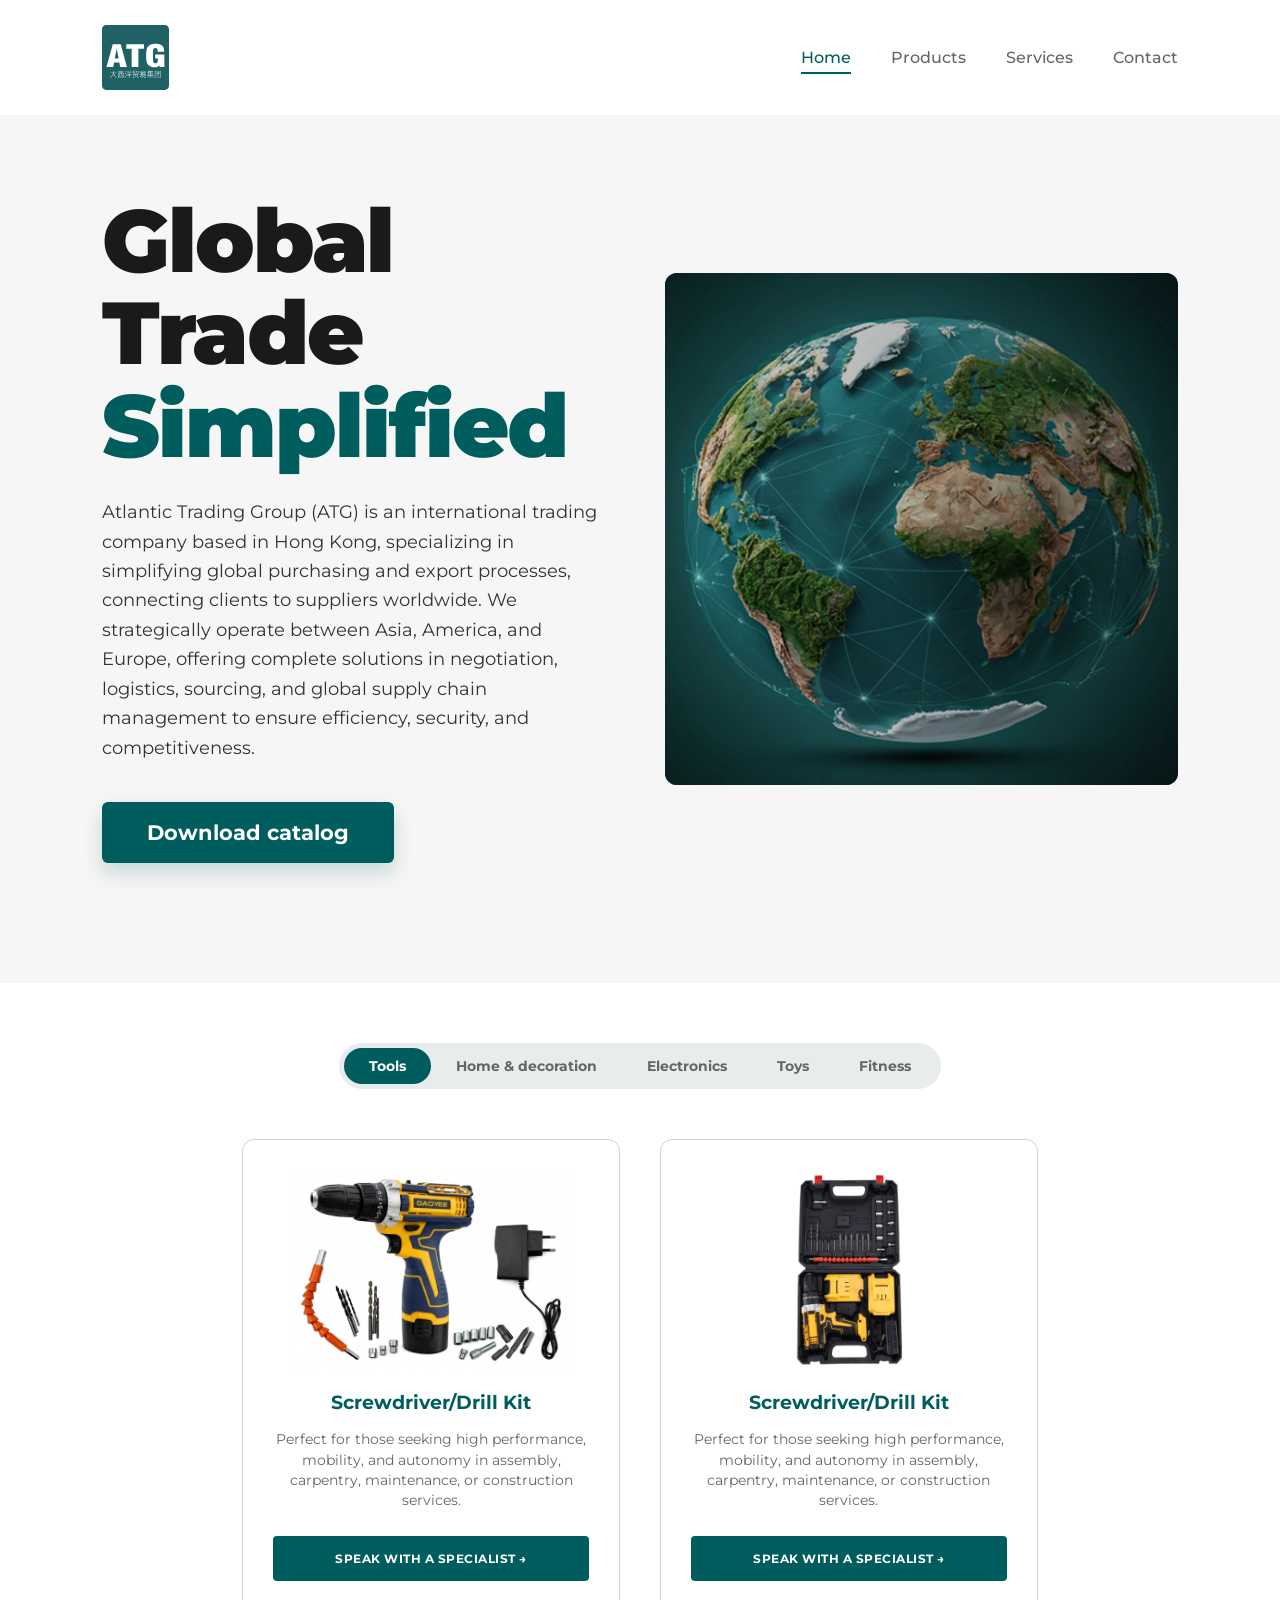
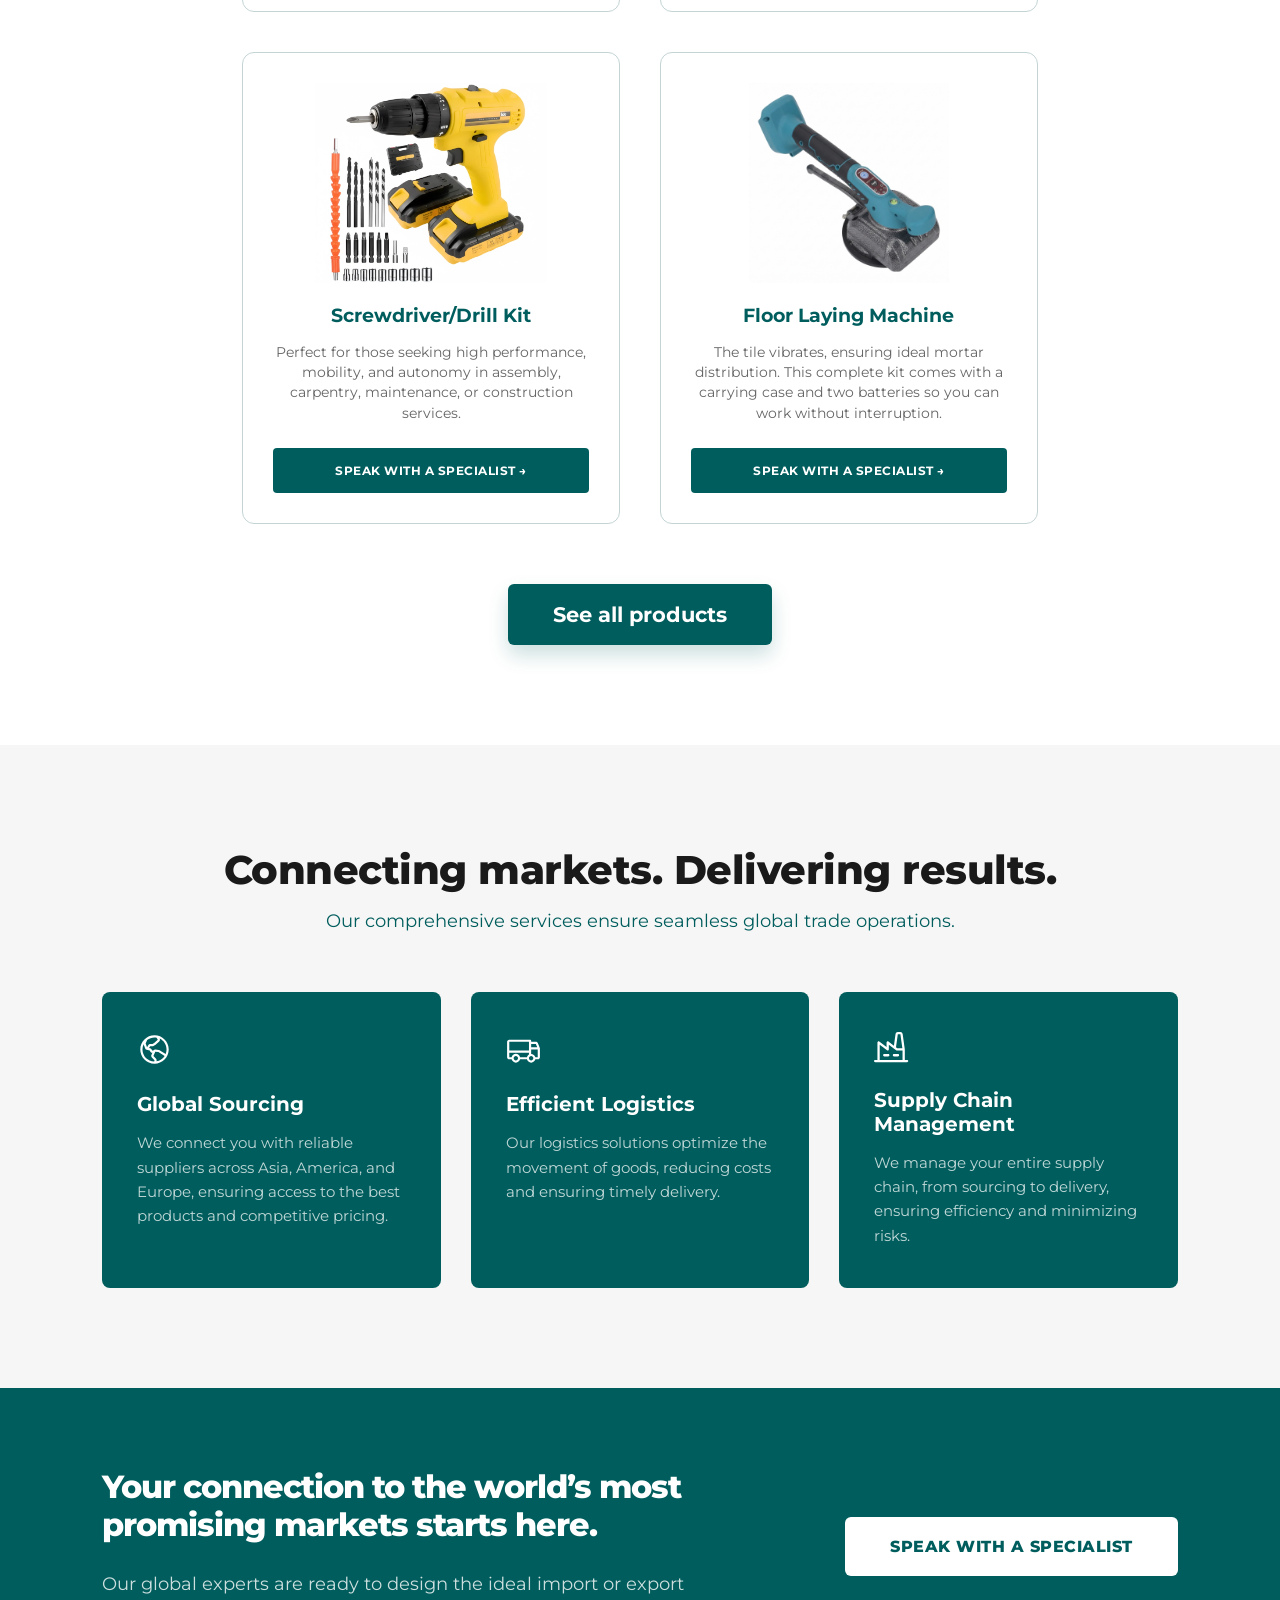
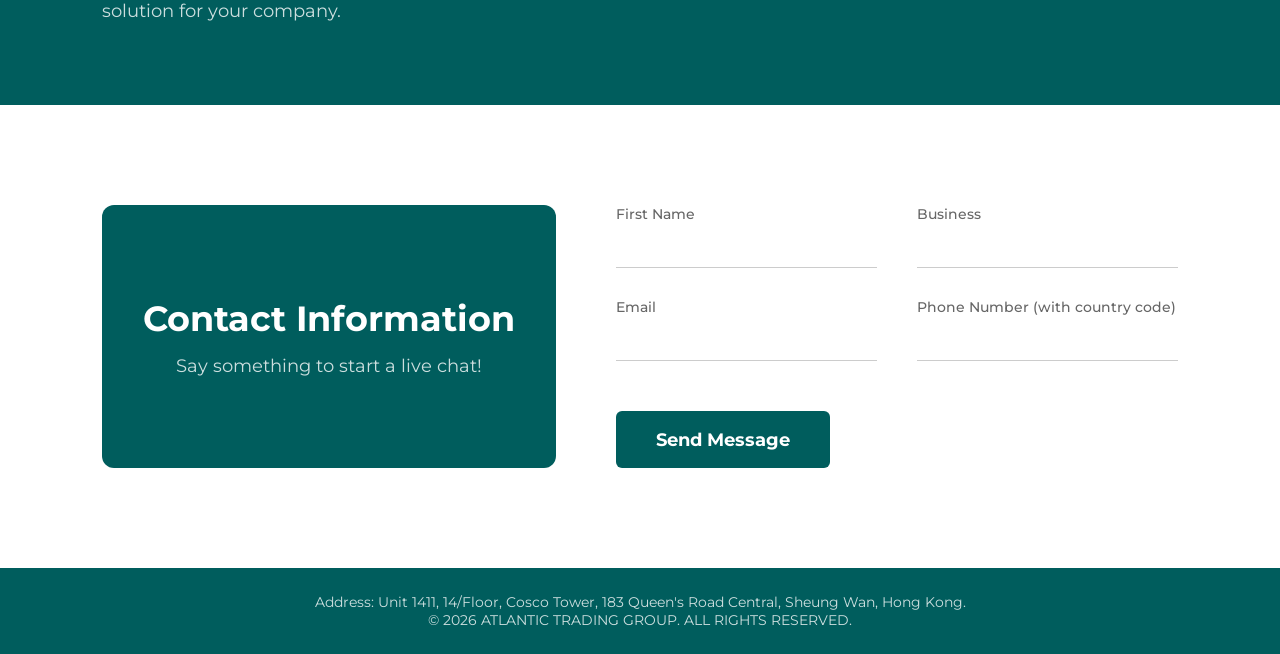
==== commit 42973ce2: "Add Fitness category: filter, 8 products in marketplace, 4 products on homepage tab" ====
--- a/index.html
+++ b/index.html
@@ -63,6 +63,7 @@
                 <button class="tab-btn" data-target="home">Home & decoration</button>
                 <button class="tab-btn" data-target="electronics">Electronics</button>
                 <button class="tab-btn" data-target="toys">Toys</button>
+                <button class="tab-btn" data-target="fitness">Fitness</button>
             </div>
         </div>
 
@@ -147,6 +148,38 @@
                 <div class="product-card"><div class="product-img-container"><img src="Imgens/Products/electronics/KETTLE_3.webp"></div>
                 <h3>Kettle</h3><p>Stainless steel electric kettle with black base and accents, combining efficiency, durability, and elegance.</p><a href="#contact" class="btn-card">SPEAK WITH A SPECIALIST &rarr;</a></div>
             </div>
+            <!-- CATEGORÍA 5: FITNESS -->
+            <div class="product-grid" id="fitness">
+                <!-- PRODUCTO 1 -->
+                <div class="product-card">
+                    <div class="product-img-container"><img src="Imgens/Products/Fitness/BIKE EXERCISE.webp" alt="Exercise Bike"></div>
+                    <h3>Exercise Bike</h3>
+                    <p>Stationary exercise bike for cardio training at home. Adjustable resistance and comfortable seat for effective workouts.</p>
+                    <a href="#contact" class="btn-card">SPEAK WITH A SPECIALIST &rarr;</a>
+                </div>
+                <!-- PRODUCTO 2 -->
+                <div class="product-card">
+                    <div class="product-img-container"><img src="Imgens/Products/Fitness/TREADMILL EXERCISES.webp" alt="Treadmill"></div>
+                    <h3>Treadmill</h3>
+                    <p>Electric treadmill for home use with adjustable speed settings. Ideal for walking, jogging, and running workouts.</p>
+                    <a href="#contact" class="btn-card">SPEAK WITH A SPECIALIST &rarr;</a>
+                </div>
+                <!-- PRODUCTO 3 -->
+                <div class="product-card">
+                    <div class="product-img-container"><img src="Imgens/Products/Fitness/STEPPER.webp" alt="Stepper"></div>
+                    <h3>Stepper</h3>
+                    <p>Compact stair stepper for low-impact cardio exercise. Strengthens legs and glutes while improving cardiovascular health.</p>
+                    <a href="#contact" class="btn-card">SPEAK WITH A SPECIALIST &rarr;</a>
+                </div>
+                <!-- PRODUCTO 4 -->
+                <div class="product-card">
+                    <div class="product-img-container"><img src="Imgens/Products/Fitness/EXERCISE EQUIPMENT.webp" alt="Exercise Equipment"></div>
+                    <h3>Exercise Equipment</h3>
+                    <p>Multi-functional fitness equipment for full-body training at home. Compact design suitable for any space.</p>
+                    <a href="#contact" class="btn-card">SPEAK WITH A SPECIALIST &rarr;</a>
+                </div>
+            </div>
+
             <!-- CATEGORÍA 4: TOYS -->
             <div class="product-grid" id="toys">
                 <!-- PRODUCTO 1 -->
